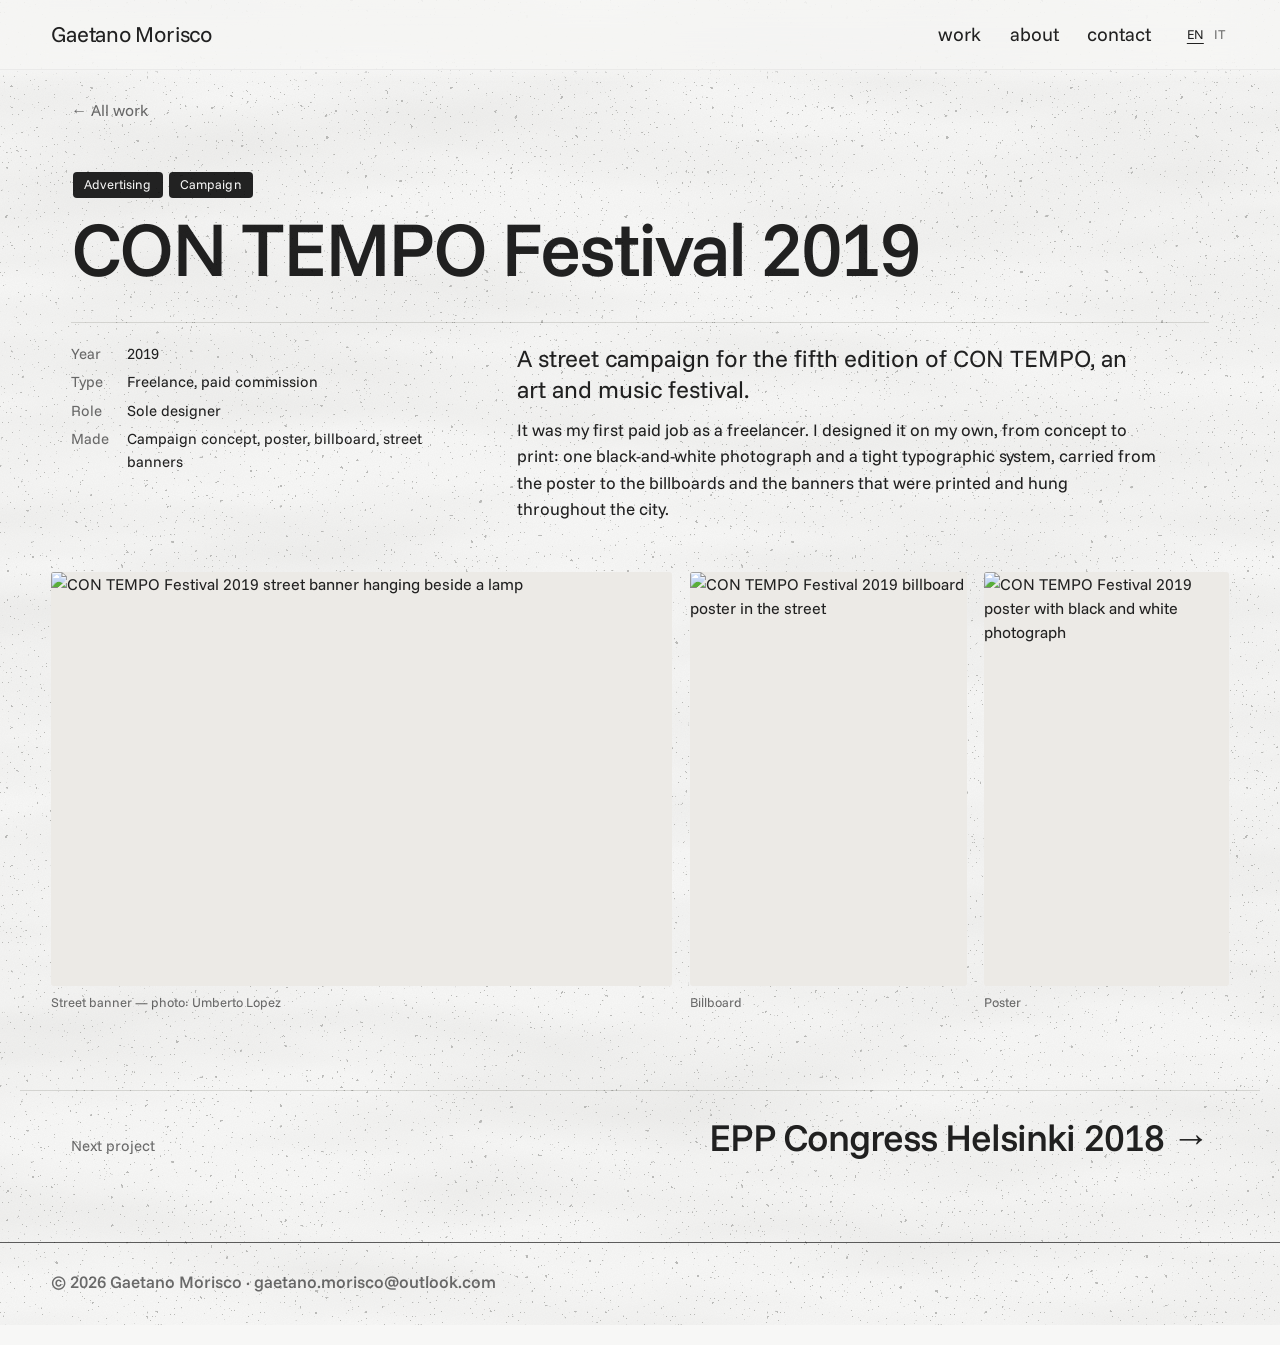
==== work/contempo.html @ 91a1e00b "Load the Drowner font faster and fade the name in once it's ready (no fallback-font flash) Co-Author" ====
<!doctype html>
<html lang="en">
<head>
  <meta charset="utf-8">
  <meta name="viewport" content="width=device-width, initial-scale=1">
  <title>CON TEMPO Festival 2019 — Gaetano Morisco</title>
  <meta name="description" content="Street campaign for an art and music festival.">
  <meta property="og:type" content="website">
  <meta property="og:title" content="CON TEMPO Festival 2019 — Gaetano Morisco">
  <meta property="og:description" content="Street campaign for an art and music festival.">
  <meta property="og:image" content="https://gaetanomorisco.github.io/portfolio/images/preview.jpg">
  <meta property="og:image:width" content="1200">
  <meta property="og:image:height" content="630">
  <meta name="twitter:card" content="summary_large_image">
  <link rel="icon" type="image/png" href="../images/favicon.png">
  <link rel="preload" href="../fonts/Drowner.otf" as="font" type="font/otf" crossorigin>
  <link rel="preconnect" href="https://fonts.googleapis.com">
  <link rel="preconnect" href="https://fonts.gstatic.com" crossorigin>
  <link href="https://fonts.googleapis.com/css2?family=Funnel+Sans:wght@300;400;500;600&family=Cedarville+Cursive&display=swap" rel="stylesheet">
  <link rel="stylesheet" href="../style.css">
</head>
<body>
  <header class="topbar">
    <a href="../index.html" class="name">Gaetano Morisco</a>
    <nav>
      <a href="../index.html#work">work</a>
      <a href="../index.html#about">about</a>
      <a href="../index.html#contact">contact</a>
      <span class="lang" role="group" aria-label="Language">
        <button type="button" data-lang="en" aria-pressed="true">EN</button>
        <button type="button" data-lang="it" aria-pressed="false">IT</button>
      </span>
    </nav>
  </header>

  <main id="top">
    <div class="wrap">
      <a class="back" href="../index.html#work">← All work</a>
      <section class="case-head">
        <div class="tags"><span class="tag">Advertising</span><span class="tag">Campaign</span></div>
        <h1>CON TEMPO Festival 2019</h1>
        <div class="case-body">
          <dl class="facts-list"><dt>Year</dt><dd>2019</dd><dt>Type</dt><dd>Freelance, paid commission</dd><dt>Role</dt><dd>Sole designer</dd><dt>Made</dt><dd>Campaign concept, poster, billboard, street banners</dd></dl>
          <div class="story">
            <p class="lead">A street campaign for the fifth edition of CON TEMPO, an art and music festival.</p>
            <p>It was my first paid job as a freelancer. I designed it on my own, from concept to print: one black-and-white photograph and a tight typographic system, carried from the poster to the billboards and the banners that were printed and hung throughout the city.</p>
          </div>
        </div>
      </section>
    </div>

    <section class="gallery">
        <div class="row">
          <figure style="--r: 1.5"><img src="../images/contempo-banner.jpg" alt="CON TEMPO Festival 2019 street banner hanging beside a lamp" loading="lazy"><figcaption>Street banner — photo: Umberto Lopez</figcaption></figure>
          <figure style="--r: 0.667"><img src="../images/contempo-billboard.jpg" alt="CON TEMPO Festival 2019 billboard poster in the street" loading="lazy"><figcaption>Billboard</figcaption></figure>
          <figure style="--r: 0.59"><img src="../images/contempo-poster.jpg" alt="CON TEMPO Festival 2019 poster with black and white photograph" loading="lazy"><figcaption>Poster</figcaption></figure>
        </div>
    </section>

    <nav class="next wrap">
      <span class="label">Next project</span>
      <a href="epp-congress.html">EPP Congress Helsinki 2018 →</a>
    </nav>
  </main>

  <footer class="contact">
    <p class="legal">© 2026 Gaetano Morisco · <a href="mailto:gaetano.morisco@outlook.com">gaetano.morisco@outlook.com</a></p>
  </footer>

  <dialog class="lightbox" id="lightbox"><img src="" alt=""><button type="button" aria-label="Close">Close</button></dialog>
  <script src="../lang.js"></script>
</body>
</html>
---- style.css ----
/* ------------------------------------------------------------
   Light, friendly portfolio: handwritten greeting, doodles,
   a scrolling strip of work and simple white project cards.
   ------------------------------------------------------------ */
:root {
  --bg: #f7f7f6;
  --card: #ffffff;
  --ink: #212121;
  --muted: #6b6b6b;
  --line: #d9d9d6;
  --pill: #232323;

  --sans: "Funnel Sans", "Helvetica Neue", Arial, sans-serif;
  --hand: "Drowner", "Cedarville Cursive", "Bradley Hand", cursive;

  --gutter: clamp(16px, 4vw, 56px);
  --wrap: 1240px;
}

/* Drowner by Hainz Studio — the font file goes in the fonts/ folder */
@font-face {
  font-family: "Drowner";
  src: url("fonts/Drowner.otf") format("opentype");
  font-display: block;
}

* { box-sizing: border-box; margin: 0; padding: 0; }
html { scroll-behavior: smooth; }
body { position: relative; background: var(--bg); color: var(--ink); font-family: var(--sans); font-size: 16px; line-height: 1.5; -webkit-font-smoothing: antialiased; overflow-x: hidden; }
/* Photocopy texture over the whole page (project images sit above it) */
body::after {
  content: "";
  position: absolute;
  inset: 0;
  pointer-events: none;
  z-index: 100;
  opacity: .38;
  mix-blend-mode: multiply;
  background-image:
    /* toner speckle: small sharp dark dots */
    url("data:image/svg+xml,%3Csvg xmlns='http://www.w3.org/2000/svg' width='260' height='260'%3E%3Cfilter id='s'%3E%3CfeTurbulence type='fractalNoise' baseFrequency='0.5' numOctaves='2' seed='3' stitchTiles='stitch'/%3E%3CfeColorMatrix values='0 0 0 0 0.08 0 0 0 0 0.08 0 0 0 0 0.07 40 0 0 0 -29.4'/%3E%3C/filter%3E%3Crect width='100%25' height='100%25' filter='url(%23s)'/%3E%3C/svg%3E"),
    /* dust: fewer, bigger specks */
    url("data:image/svg+xml,%3Csvg xmlns='http://www.w3.org/2000/svg' width='620' height='620'%3E%3Cfilter id='d'%3E%3CfeTurbulence type='fractalNoise' baseFrequency='0.2' numOctaves='2' seed='11' stitchTiles='stitch'/%3E%3CfeColorMatrix values='0 0 0 0 0.1 0 0 0 0 0.1 0 0 0 0 0.09 40 0 0 0 -31.4'/%3E%3C/filter%3E%3Crect width='100%25' height='100%25' filter='url(%23d)'/%3E%3C/svg%3E"),
    /* uneven toner: soft blotches and faint horizontal streaks */
    url("data:image/svg+xml,%3Csvg xmlns='http://www.w3.org/2000/svg' width='1400' height='1400'%3E%3Cfilter id='t'%3E%3CfeTurbulence type='fractalNoise' baseFrequency='0.0025 0.012' numOctaves='3' seed='7' stitchTiles='stitch'/%3E%3CfeColorMatrix values='0 0 0 0 0.3 0 0 0 0 0.29 0 0 0 0 0.27 0.5 0 0 0 -0.16'/%3E%3C/filter%3E%3Crect width='100%25' height='100%25' filter='url(%23t)'/%3E%3C/svg%3E"),
    /* fine paper grain */
    url("data:image/svg+xml,%3Csvg xmlns='http://www.w3.org/2000/svg' width='200' height='200'%3E%3Cfilter id='n'%3E%3CfeTurbulence type='fractalNoise' baseFrequency='0.9' numOctaves='3' stitchTiles='stitch'/%3E%3CfeColorMatrix values='0 0 0 0 0.5 0 0 0 0 0.5 0 0 0 0 0.5 0 0 0 0.22 0'/%3E%3C/filter%3E%3Crect width='100%25' height='100%25' filter='url(%23n)'/%3E%3C/svg%3E");
}

/* keep artwork and the portrait clean: lift them above the grain */
.row img, .card .img, .about .photo img { position: relative; z-index: 101; }
.strip { position: relative; z-index: 101; }
.card { position: relative; z-index: 101; }

a { color: inherit; text-decoration: none; }
img, video { display: block; }
.wrap { max-width: var(--wrap); margin: 0 auto; padding: 0 var(--gutter); }
.hand { font-family: var(--hand); font-weight: 400; }

/* ---------- Top bar ---------- */
.topbar { position: sticky; top: 0; z-index: 200; display: flex; justify-content: space-between; align-items: center; gap: 16px;
  padding: 18px var(--gutter); background: rgba(247,247,246,.72); -webkit-backdrop-filter: blur(20px) saturate(180%); backdrop-filter: blur(20px) saturate(180%);
  border-bottom: 1px solid rgba(33,33,33,.12); }
/* soft edge where page content meets the floating bar */
.topbar::after { content: ""; position: absolute; left: 0; right: 0; top: 100%; height: 14px; pointer-events: none;
  background: linear-gradient(rgba(247,247,246,.55), rgba(247,247,246,0)); }
.name { font-size: 22px; letter-spacing: -0.01em; white-space: nowrap; }
.topbar nav { display: flex; align-items: center; gap: clamp(14px, 2.2vw, 30px); font-size: 19px; }
.topbar nav a { white-space: nowrap; }
.topbar nav a:hover { text-decoration: underline; text-underline-offset: 5px; text-decoration-thickness: 1px; }
.topbar nav a:active, .back:active, .next a:active, .lang button:active { opacity: .55; }
.lang { display: inline-flex; gap: 2px; font-size: 13px; margin-left: 4px; }
.lang button { font: inherit; background: none; border: 0; color: var(--muted); padding: 2px 4px; cursor: pointer; }
.lang button[aria-pressed="true"] { color: var(--ink); text-decoration: underline; text-underline-offset: 4px; }

/* ---------- Hero ---------- */
.hero { display: grid; grid-template-columns: minmax(0, 1fr) auto; align-items: center; gap: 30px;
  max-width: 1360px; margin: 0 auto; padding: clamp(60px, 10vw, 140px) var(--gutter) clamp(40px, 6vw, 80px); }
.hero h1 { font-family: var(--hand); font-weight: 400; font-size: clamp(54px, 9vw, 124px); line-height: 1.02; letter-spacing: -0.01em; }
.hero p { margin-top: 18px; max-width: 760px; font-size: clamp(18px, 1.6vw, 22px); line-height: 1.3; }
.hero p b { font-weight: 600; }
.doodle { width: clamp(150px, 19vw, 260px); height: auto; }
.doodle path, .doodle circle, .doodle ellipse { fill: none; stroke: #232323; stroke-width: 7; stroke-linecap: round; stroke-linejoin: round; }

/* ---------- Scrolling strip ---------- */
.strip { overflow: hidden; padding: 12px 0 clamp(60px, 8vw, 110px); }
.strip .track { display: flex; gap: 10px; width: max-content; animation: slide 60s linear infinite; }
.strip:hover .track { animation-play-state: paused; }
.strip a { flex: none; }
.strip img { height: clamp(160px, 17vw, 240px); width: auto; border-radius: 4px; }
@keyframes slide { to { transform: translateX(-50%); } }
@media (prefers-reduced-motion: reduce) { .strip .track { animation: none; } .strip { overflow-x: auto; } }

/* ---------- Project cards ---------- */
.section { padding-bottom: clamp(60px, 8vw, 110px); }
.section h2 { font-size: clamp(28px, 3vw, 38px); font-weight: 500; letter-spacing: -0.02em; line-height: 1.1; margin-bottom: 8px; }
.section .sub { color: var(--muted); font-size: 16px; margin-bottom: 26px; }
.cards { display: grid; grid-template-columns: repeat(3, minmax(0, 1fr)); gap: 20px; }
@media (max-width: 1000px) and (min-width: 761px) { .cards { grid-template-columns: repeat(2, minmax(0, 1fr)); } }
.card { background: var(--card); padding: 14px 14px 22px; transition: transform .35s cubic-bezier(.2,.8,.2,1), box-shadow .35s cubic-bezier(.2,.8,.2,1); display: flex; flex-direction: column; }
.card:hover { transform: translateY(-3px); box-shadow: 0 10px 26px rgba(0,0,0,.07); }
.card:active { transform: translateY(-1px) scale(.985); box-shadow: 0 4px 12px rgba(0,0,0,.06); transition-duration: .1s; }
.card .img { overflow: hidden; border-radius: 3px; background: #eceae6; }
.card img { width: 100%; aspect-ratio: 16 / 10; object-fit: cover; }
.card h3 { font-size: 22px; font-weight: 500; margin: 14px 2px 4px; letter-spacing: -0.015em; line-height: 1.2; }
.card p { font-size: 15px; color: var(--muted); margin: 0 2px 14px; line-height: 1.45; letter-spacing: .005em; }
.tags { display: flex; flex-wrap: wrap; gap: 6px; margin: auto 2px 0; }
.tag { background: var(--pill); color: #fff; font-size: 13px; letter-spacing: .01em; padding: 3px 11px; border-radius: 4px; }
.tag.light { background: #ececea; color: var(--ink); }

/* ---------- About ---------- */
.about { display: grid; grid-template-columns: minmax(0, 4fr) minmax(0, 7fr); gap: clamp(26px, 5vw, 70px); align-items: start; }
.about .photo { border-radius: 4px; overflow: hidden; background: var(--card); padding: 12px; }
.about .photo img { width: 100%; aspect-ratio: 4 / 5; object-fit: cover; border-radius: 2px; }
.about .hand { font-size: clamp(40px, 5vw, 64px); line-height: 1.05; margin-bottom: 18px; }
.about p { font-size: 17px; line-height: 1.55; max-width: 600px; }
.about p + p { margin-top: 12px; }
.about dl { display: grid; grid-template-columns: auto 1fr; gap: 6px 22px; margin-top: 26px; padding-top: 18px; border-top: 1px solid var(--line); font-size: 15px; max-width: 600px; }
.about dt { color: var(--muted); }

/* ---------- Footer / contact ---------- */
.contact { border-top: 1px solid #5d5d5d; }
.contact .inner { max-width: 1360px; margin: 0 auto; padding: clamp(40px, 6vw, 70px) var(--gutter) 30px; display: grid; grid-template-columns: minmax(0, 1fr) auto; gap: 30px; align-items: center; }
.contact h2 { font-family: var(--hand); font-weight: 400; font-size: clamp(40px, 5vw, 64px); line-height: 1.1; }
.contact p { font-size: 17px; margin: 8px 0 20px; font-weight: 500; }
.buttons { display: flex; flex-wrap: wrap; gap: 8px; }
.btn { background: var(--pill); color: #fff; font-size: 15px; font-weight: 500; letter-spacing: .005em; padding: 10px 20px; border-radius: 6px; transition: opacity .2s, transform .3s cubic-bezier(.2,.8,.2,1); }
.btn:hover { opacity: .85; }
.btn:active { transform: scale(.96); transition-duration: .1s; }
.contact .doodle { width: clamp(120px, 13vw, 180px); }
.legal { max-width: 1360px; margin: 0 auto; padding: 18px var(--gutter) 30px; font-size: 12px; color: var(--muted); }

/* ---------- Project pages ---------- */
.back { display: inline-block; font-size: 16px; margin: 28px 0 0; color: var(--muted); }
.back:hover { color: var(--ink); }
.case-head { padding: clamp(24px, 4vw, 50px) 0 clamp(30px, 4vw, 50px); }
.case-head h1 { font-size: clamp(40px, 6vw, 76px); font-weight: 500; letter-spacing: -0.03em; line-height: 1; margin: 12px 0 18px; }
.case-body { display: grid; grid-template-columns: minmax(0, 4fr) minmax(0, 7fr); gap: clamp(24px, 4vw, 60px); margin-top: clamp(24px, 3vw, 36px); padding-top: 20px; border-top: 1px solid var(--line); }
.facts-list { display: grid; grid-template-columns: auto 1fr; gap: 6px 18px; font-size: 15px; align-content: start; }
.facts-list dt { color: var(--muted); }
.story { font-size: 17px; line-height: 1.55; max-width: 640px; }
.story p + p { margin-top: 12px; }
.story .lead { font-size: clamp(20px, 1.9vw, 24px); line-height: 1.3; }
.note-small { margin-top: 16px; font-size: 13px; color: var(--muted); }
.gallery { max-width: 1280px; margin: 0 auto; padding: 0 var(--gutter); }
.row { display: flex; gap: clamp(10px, 1.4vw, 20px); margin-bottom: clamp(10px, 1.4vw, 20px); }
.row figure { flex: var(--r) 1 0; min-width: 0; }
.row img { width: 100%; aspect-ratio: var(--r); object-fit: cover; background: #eceae6; border-radius: 3px; cursor: zoom-in; }
.row figcaption { font-size: 13px; color: var(--muted); padding-top: 7px; }
.next { display: flex; justify-content: space-between; align-items: baseline; gap: 16px; margin: clamp(48px, 6vw, 90px) auto; padding-top: 18px; border-top: 1px solid var(--line); }
.next .label { color: var(--muted); font-size: 15px; }
.next a { font-size: clamp(24px, 3vw, 38px); font-weight: 500; letter-spacing: -0.025em; }
.next a:hover { text-decoration: underline; text-underline-offset: 6px; text-decoration-thickness: 1px; }

.lightbox { margin: auto; border: 0; padding: 0; background: transparent; max-width: 94vw; max-height: 94vh; }
.lightbox::backdrop { background: rgba(20,20,20,.9); transition: opacity .3s ease; }
.lightbox.closing::backdrop { opacity: 0; }
.lightbox img { transform-origin: top left; will-change: transform; }
.lightbox img { max-width: 94vw; max-height: 88vh; cursor: zoom-out; }
.lightbox button { margin-top: 10px; background: none; border: 1px solid #ddd; color: #ddd; padding: 4px 14px; font: inherit; font-size: 13px; cursor: pointer; border-radius: 4px; }

/* ---------- Accessibility settings ---------- */
@media (prefers-reduced-motion: reduce) {
  .card, .btn { transition: box-shadow .2s ease, opacity .2s ease; }
  .card:hover, .card:active, .btn:active { transform: none; }
}
@media (prefers-reduced-transparency: reduce) {
  .topbar { background: var(--bg); -webkit-backdrop-filter: none; backdrop-filter: none; }
  .topbar::after { display: none; }
}
@media (prefers-contrast: more) {
  .topbar { background: var(--bg); -webkit-backdrop-filter: none; backdrop-filter: none; border-bottom: 1px solid var(--ink); }
  .card { outline: 1px solid var(--ink); }
  .card p, .about dt, .facts-list dt, .row figcaption, .legal { color: #3f3f3f; }
  .tag.light { outline: 1px solid var(--ink); }
}

/* ---------- Phones ---------- */
@media (max-width: 760px) {
  .topbar { padding: 14px var(--gutter); }
  .name { font-size: 17px; }
  .topbar nav { font-size: 15px; gap: 12px; }
  .hero { grid-template-columns: minmax(0, 1fr); }
  .hero .doodle { width: 130px; order: -1; }
  .cards, .about, .case-body { grid-template-columns: minmax(0, 1fr); }
  .about .photo { max-width: 320px; }
  .contact .inner { grid-template-columns: minmax(0, 1fr); }
  .contact .doodle { display: none; }
  .row { flex-direction: column; }
  .row.two-up { flex-direction: row; flex-wrap: wrap; }
  .row.two-up figure { flex: 0 0 calc(50% - 5px); }
}
@media (max-width: 440px) {
  .name { font-size: 15px; }
  .topbar nav { font-size: 14px; gap: 9px; }
}

/* hand-drawn doodle (drawn by Gaetano) */
.doodle-img { width: clamp(220px, 27vw, 400px); height: auto; }
.doodle-end { width: clamp(130px, 13vw, 190px); height: auto; }
@media (max-width: 760px) { .hero .doodle-img { width: 220px; } .contact .doodle-end { display: none; } }

/* ---------- Glass hero ---------- */
.glass-hero {
  position: relative; z-index: 101;               /* sits above the page grain */
  min-height: 100vh; min-height: 100svh; display: flex; flex-direction: column;
  padding: 0 var(--gutter); color: #fff; overflow: hidden;
  background: #7aa3d6 url("images/hero-background.jpg") center / cover no-repeat;
}
.hero-nav { display: flex; justify-content: space-between; align-items: center; padding: 20px 0 0;
  font-size: 15px; letter-spacing: .02em; text-transform: uppercase; }
.hero-nav a:hover { text-decoration: underline; text-underline-offset: 4px; }
.hero-nav a:active { opacity: .6; }
.hero-nav .lang button { color: rgba(255,255,255,.7); font-size: 15px; }
.hero-nav .lang button[aria-pressed="true"] { color: #fff; }
.hero-name { font-family: var(--hand); font-weight: 400; font-size: 12.4vw; line-height: .9; white-space: nowrap;
  letter-spacing: 0; margin-top: 6px; text-align: center; }
.hero-name span { display: inline-block; }
.hero-doodle { width: clamp(150px, 15vw, 230px); height: auto; margin: auto; filter: invert(1); opacity: .95; }
.hero-line { font-family: var(--sans); font-weight: 300; text-transform: uppercase; text-align: center; align-self: center;
  font-size: clamp(15px, 1.35vw, 19px); line-height: 1.4; letter-spacing: .02em; max-width: 620px;
  margin: 0 0 clamp(44px, 8vh, 90px); text-wrap: balance; }

/* home top bar: hidden over the hero, slides down once it's gone */
.topbar.float { position: fixed; left: 0; right: 0; transform: translateY(-110%); transition: transform .45s cubic-bezier(.2,.8,.2,1); }
.topbar.float.show { transform: none; }
#work, #about, #contact { scroll-margin-top: 80px; }
@media (prefers-reduced-motion: reduce) { .topbar.float { transition: none; } }
@media (max-width: 760px) {
  .hero-nav { font-size: 13px; }
  .hero-nav .lang button { font-size: 13px; }
  .hero-doodle { width: 140px; }
}

/* keep the name hidden until Drowner has arrived, then fade it in */
.hero-name { opacity: 0; transition: opacity .35s ease; }
.hero-name.name-ready { opacity: 1; }
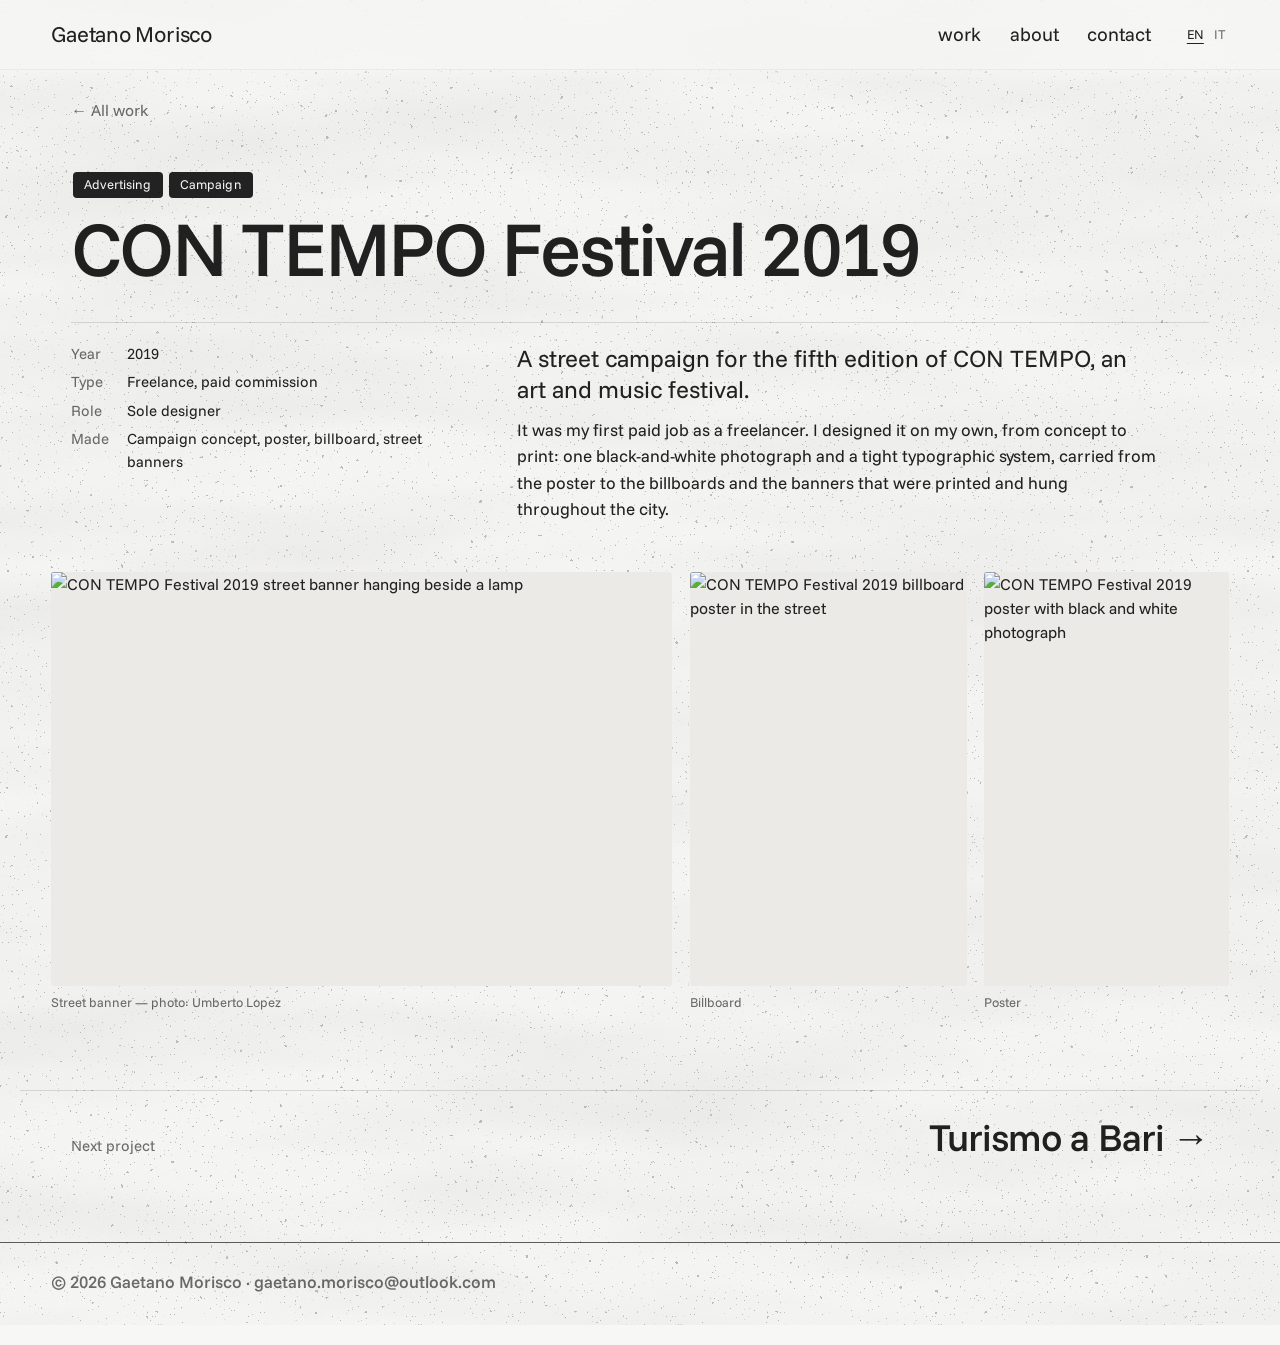
==== commit ce477d27: "Remove EPP project, rewrite About with honest internships and aviation years, add designed CV Co-Aut" ====
--- a/work/contempo.html
+++ b/work/contempo.html
@@ -59,7 +59,7 @@
 
     <nav class="next wrap">
       <span class="label">Next project</span>
-      <a href="epp-congress.html">EPP Congress Helsinki 2018 →</a>
+      <a href="turismo-a-bari.html">Turismo a Bari →</a>
     </nav>
   </main>
 
